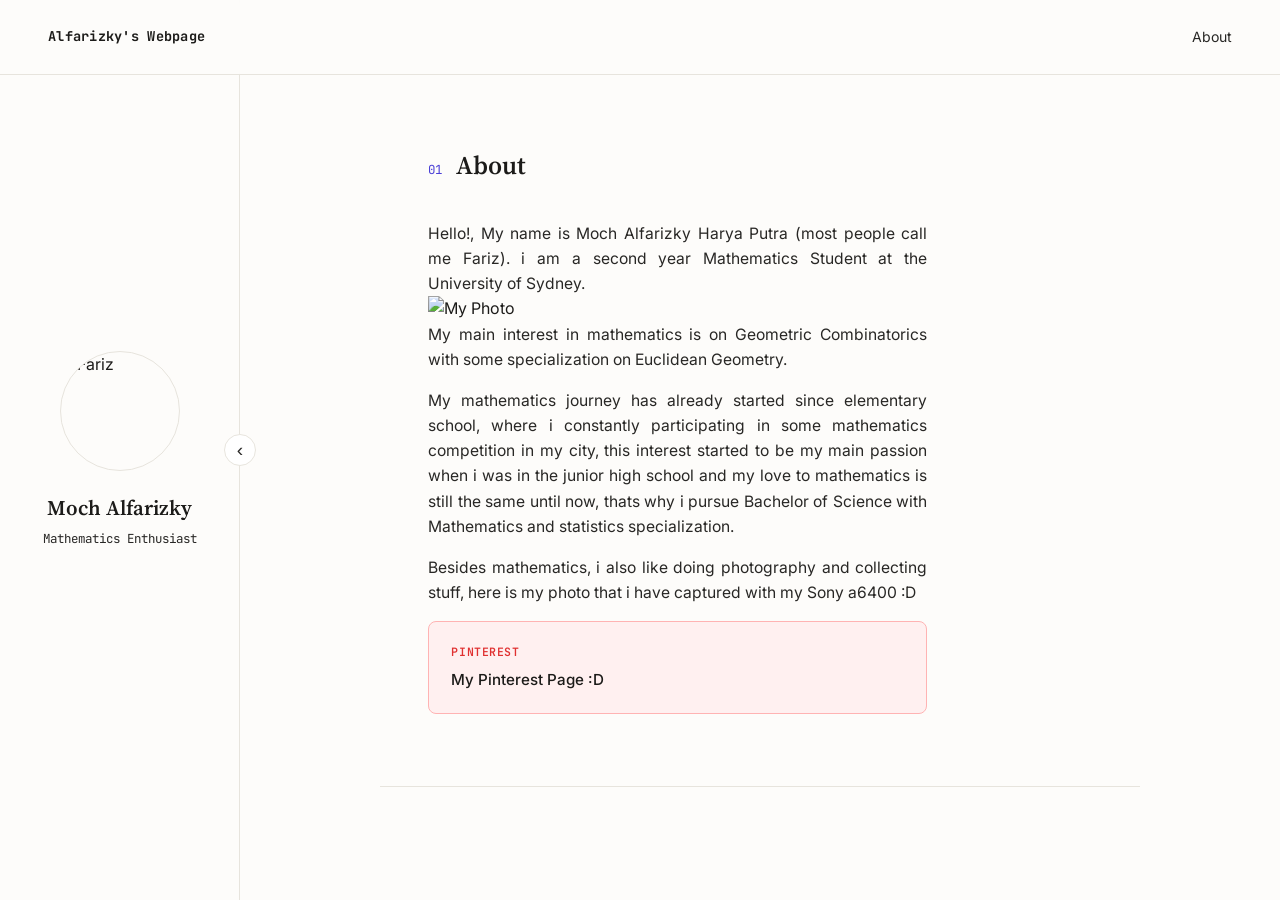
==== pages/about.html @ 9200b0ed "Add files via upload" ====
<!DOCTYPE html>
<html lang="en">
<head>
<meta charset="UTF-8" />
<meta name="viewport" content="width=device-width, initial-scale=1.0" />
<title>Fariz — Portfolio</title>
<link href="https://fonts.googleapis.com/css2?family=Source+Serif+4:opsz,wght@8..60,400;8..60,600&family=Inter:wght@400;500;600&family=JetBrains+Mono:wght@400;500&display=swap" rel="stylesheet" />
<style>
  :root {
    --bg:        #fdfcfa;
    --surface:   #ffffff;
    --border:    #e7e4dd;
    --ink:       #1c1b19;
    --muted:     #282725;
    --accent:    #4a3fd6;
    --accent-soft: #efedfc;
    --serif: 'Source Serif 4', serif;
    --sans:  'Inter', sans-serif;
    --mono:  'JetBrains Mono', monospace;
  }

  * { box-sizing: border-box; margin: 0; padding: 0; }

  body {
    background: var(--bg);
    color: var(--ink);
    font-family: var(--sans);
    line-height: 1.6;
    -webkit-font-smoothing: antialiased;
  }

  a { color: inherit; }

  /* ── NAV ── */
  header {
    display: flex;
    justify-content: space-between;
    align-items: center;
    padding: 1.5rem 3rem;
    border-bottom: 1px solid var(--border);
    position: fixed;
    top: 0;
    left: 0;
    right: 0;
    background: rgba(253,252,250,0.92);
    backdrop-filter: blur(6px);
    z-index: 9;
  }
  .mark {
    font-family: var(--mono);
    font-size: 0.85rem;
    font-weight: 500;
    letter-spacing: 0.02em;
  }
  .mark span { color: var(--accent); }
  nav ul {
    list-style: none;
    display: flex;
    gap: 2.25rem;
  }
  nav a {
    text-decoration: none;
    font-size: 0.88rem;
    color: var(--muted);
    transition: color 0.15s;
  }
  nav a:hover { color: var(--ink); }

  .subsection-title {
    font-family: var(--serif);
    font-size: 1.1rem;
    font-weight: 600;
    margin: 2.5rem 0 1.2rem;
  }

  /* ── SHORT CUT ── */
  .achievement-link {
    text-decoration: none;
    color: inherit;
  }
  .achievement-link:hover h4 {
    color: var(--accent);
  }
  .achievement-link:hover h5 {
    color: var(--accent);
    font-family: var(--serif);
    font-size: 1.6rem;
    font-weight: 600;
  }

  /* ── ACHIEVEMENT ── */
  .achievement {
    display: grid;
    grid-template-columns: 70px 1fr;
    gap: 1.2rem;
    padding: 1.1rem 0;
    border-top: 1px solid var(--border);
  }
  .achievement:first-of-type { border-top: none; padding-top: 0; }

  .achievement-year {
    font-family: var(--mono);
    font-size: 0.8rem;
    color: var(--muted);
    padding-top: 0.15rem;
  }

  .achievement h4 {
    font-size: 0.95rem;
    font-weight: 600;
    margin-bottom: 0.3rem;
  }
  .achievement p {
    color: var(--muted);
    font-size: 0.88rem;
  }

  /* ── HERO ── */
  .hero {
    max-width: 760px;
    margin: 0 auto;
    padding: 6rem 3rem 5rem;
    border-bottom: 1px solid var(--border);
  }
  .hero .kicker {
    font-family: var(--mono);
    font-size: 0.78rem;
    color: var(--accent);
    letter-spacing: 0.08em;
    text-transform: uppercase;
    margin-bottom: 1.5rem;
    display: block;
  }
  .hero h1 {
    font-family: var(--serif);
    font-size: clamp(2.4rem, 5vw, 3.4rem);
    font-weight: 600;
    line-height: 1.15;
    letter-spacing: -0.01em;
    margin-bottom: 1.4rem;
    max-width: 600px;
  }
  .hero p.lede {
    font-size: 1.08rem;
    color: var(--muted);
    max-width: 480px;
    margin-bottom: 2.2rem;
  }
  .btn-row { display: flex; gap: 0.9rem; flex-wrap: wrap; }
  .btn {
    display: inline-flex;
    align-items: center;
    padding: 0.7rem 1.5rem;
    border-radius: 4px;
    font-size: 0.88rem;
    font-weight: 500;
    text-decoration: none;
    transition: all 0.15s;
  }
  .btn-primary { background: var(--accent); color: #fff; }
  .btn-primary:hover { background: #3c33ad; }
  .btn-ghost { border: 1px solid var(--border); color: var(--ink); }
  .btn-ghost:hover { border-color: var(--accent); color: var(--accent); }

  /* ── SECTION SHARED ── */
  section {
    max-width: 760px;
    margin: 0 auto;
    padding: 4.5rem 3rem;
    border-bottom: 1px solid var(--border);
  }
  .section-head {
    display: flex;
    align-items: baseline;
    gap: 0.9rem;
    margin-bottom: 2.2rem;
  }
  .section-num {
    font-family: var(--mono);
    font-size: 0.78rem;
    color: var(--accent);
  }
  .section-head h2 {
    font-family: var(--serif);
    font-size: 1.6rem;
    font-weight: 600;
  }
  .section-head h5 {
    font-family: var(--serif);
    font-size: 1.6rem;
    font-weight: 600;
  }

  /* ── SIDEBAR ── */
  .sidebar {
    position: fixed;
    top: 0;
    left: 0;
    width: 240px;
    height: 100vh;
    display: flex;
    flex-direction: column;
    align-items: center;
    justify-content: center;
    padding: 2rem;
    border-right: 1px solid var(--border);
    background: var(--bg);
    transition: width 0.3s ease;
    overflow: hidden;
  }

  .sidebar.collapsed {
    width: 0;
    padding: 0;
  }

  .sidebar-photo {
    width: 120px;
    height: 120px;
    border-radius: 50%;
    object-fit: cover;
    margin-bottom: 1.2rem;
    border: 1px solid var(--border);
  }

  .sidebar-name {
    font-family: var(--serif);
    font-size: 1.3rem;
    font-weight: 600;
    margin-bottom: 0.3rem;
    text-align: center;
  }

  .sidebar-role {
    font-family: var(--mono);
    font-size: 0.78rem;
    color: var(--muted);
    text-align: center;
  }

  /* ── TOGGLE BUTTON (outside sidebar) ── */
  .sidebar-toggle {
    position: fixed;
    top: 50%;
    left: 240px;
    transform: translateY(-50%) translateX(-50%);
    width: 32px;
    height: 32px;
    background: var(--surface);
    border: 1px solid var(--border);
    border-radius: 50%;
    cursor: pointer;
    font-size: 1.2rem;
    color: var(--muted);
    display: flex;
    align-items: center;
    justify-content: center;
    z-index: 20;
    transition: left 0.3s ease, color 0.2s;
  }
  .sidebar-toggle:hover { color: var(--accent); }
  .sidebar-toggle.collapsed {
    left: 0px;
  }

  /* ── MAIN CONTENT ── */
  .main-content {
    margin-left: 240px;
    margin-top: 73px;
    transition: margin-left 0.3s ease;
  }

  .main-content.expanded {
    margin-left: 0;
  }

  /* ── ABOUT ── */
  .about-grid {
    display: grid;
    grid-template-columns: 4fr 1fr;
    gap: 2.5rem;
  }
  .about-grid p { color: var(--muted); font-size: 0.98rem; }
  .about-grid p + p { margin-top: 1rem; }
  .skills-list {
    list-style: none;
    display: flex;
    flex-wrap: wrap;
    gap: 0.55rem;
    align-content: flex-start;
  }
  .skills-list li {
    font-family: var(--mono);
    font-size: 0.78rem;
    background: var(--accent-soft);
    color: var(--accent);
    padding: 0.35rem 0.75rem;
    border-radius: 4px;
  }

  /* ── PROJECTS ── */
  .project {
    padding: 1.6rem 0;
    border-top: 1px solid var(--border);
    display: grid;
    grid-template-columns: 110px 1fr;
    gap: 1.5rem;
  }
  .project:first-of-type { border-top: none; padding-top: 0; }
  .project-year {
    font-family: var(--mono);
    font-size: 0.8rem;
    color: var(--muted);
    padding-top: 0.2rem;
  }
  .project h3 {
    font-size: 1.05rem;
    font-weight: 600;
    margin-bottom: 0.4rem;
  }
  .project p {
    color: var(--muted);
    font-size: 0.92rem;
    margin-bottom: 0.7rem;
  }
  .project-tags {
    display: flex;
    gap: 0.5rem;
    flex-wrap: wrap;
  }
  .project-tags span {
    font-family: var(--mono);
    font-size: 0.72rem;
    color: var(--accent);
    border: 1px solid var(--accent-soft);
    padding: 0.2rem 0.55rem;
    border-radius: 3px;
  }
  .project-link {
    font-size: 0.84rem;
    color: var(--accent);
    text-decoration: none;
    font-weight: 500;
  }
  .project-link:hover { text-decoration: underline; }

  /* ── CV ── */
  .cv-card {
    background: var(--surface);
    border: 1px solid var(--border);
    border-radius: 8px;
    padding: 2rem;
    display: flex;
    justify-content: space-between;
    align-items: center;
    flex-wrap: wrap;
    gap: 1.2rem;
  }
  .cv-card p {
    color: var(--muted);
    font-size: 0.92rem;
    max-width: 380px;
  }

 /* ── CONTACT ── */
.contact-grid {
  display: grid;
  grid-template-columns: repeat(auto-fit, minmax(250px, 1fr));
  gap: 1rem;
}
.contact-item {
  border: 1px solid var(--border);
  border-radius: 8px;
  padding: 1.3rem 1.4rem;
  text-decoration: none;
  display: block;
  transition: transform 0.2s, box-shadow 0.2s;
}
.contact-item:hover {
  transform: translateY(-3px);
  box-shadow: 0 6px 20px rgba(0,0,0,0.08);
}
.contact-item .label {
  font-family: var(--mono);
  font-size: 0.72rem;
  text-transform: uppercase;
  letter-spacing: 0.05em;
  margin-bottom: 0.4rem;
  font-weight: 600;
}
.contact-item .value {
  font-size: 0.95rem;
  font-weight: 500;
  color: var(--ink);
}

/* individual card colors */
.contact-item:nth-child(1) { background: #fff0f0; border-color: #ffb3b3; }
.contact-item:nth-child(1) .label { color: #e03131; }
.contact-item:nth-child(1):hover { border-color: #e03131; }

.contact-item:nth-child(2) { background: #fff8e7; border-color: #ffd699; }
.contact-item:nth-child(2) .label { color: #e67700; }
.contact-item:nth-child(2):hover { border-color: #e67700; }

.contact-item:nth-child(3) { background: #eef6ff; border-color: #a5c8ff; }
.contact-item:nth-child(3) .label { color: #1971c2; }
.contact-item:nth-child(3):hover { border-color: #1971c2; }

  footer {
    text-align: center;
    padding: 2.5rem;
    font-family: var(--mono);
    font-size: 0.75rem;
    color: var(--muted);
  }

  @media (max-width: 640px) {
    header { padding: 1.25rem 1.5rem; }
    nav ul { gap: 1.25rem; }
    .hero, section { padding-left: 1.5rem; padding-right: 1.5rem; }
    .about-grid { grid-template-columns: 1fr; }
    .project { grid-template-columns: 1fr; gap: 0.4rem; }
    .cv-card { flex-direction: column; align-items: flex-start; }
  }
  html {
  scroll-behavior: smooth;
  }
</style>
</head>
<body>

<aside class="sidebar" id="sidebar">
  <img src="Foto.jpeg" alt="Fariz" class="sidebar-photo" />
  <h1 class="sidebar-name">Moch Alfarizky</h1>
  <p class="sidebar-role">Mathematics Enthusiast</p>
</aside>

<button class="sidebar-toggle" id="sidebarToggle">&#8249;</button>

<header>
  <span class="mark"><a href="github.html" class="achievement-link">
      <h4>Alfarizky's Webpage</h4>
    </a></span>
  <nav>
    <ul>
      <li><a href="#about">About</a></li>
    </ul>
  </nav>
</header>

<div class="main-content">

<section id="about">
  <div class="section-head">
    <span class="section-num">01</span>
    <h2>About</h2>
  </div>
  <div class="about-grid">
    <div>
      <p style="text-align: justify;">Hello!, My name is Moch Alfarizky Harya Putra (most people call me Fariz). i am a second year Mathematics Student at the University of Sydney.</p>
      <img src="Foto.jpeg" alt="My Photo" width="500">
      <p style="text-align: justify;">My main interest in mathematics is on Geometric Combinatorics with some specialization on Euclidean Geometry.</p>
      <p style="text-align: justify;">My mathematics journey has already started since elementary school, where i constantly participating in some mathematics competition in my city, this interest started to be my main passion when i was in the junior high school and my love to mathematics is still the same until now, thats why i pursue Bachelor of Science with Mathematics and statistics specialization.</p>
      <p style="text-align: justify;">Besides mathematics, i also like doing photography and collecting stuff, here is my photo that i have captured with my Sony a6400 :D</p>
      <p></p>
      <div class="contact-grid">
      <a href="https://id.pinterest.com/alfarizky2280/" target="_blank" class="contact-item">
        <div class="label">Pinterest</div>
        <div class="value">My Pinterest Page :D</div>
      </a>
    </div>

    </div>
  </div>
</div>
<script>
  const sidebar = document.getElementById('sidebar');
  const toggle = document.getElementById('sidebarToggle');
  const main = document.querySelector('.main-content');

  toggle.addEventListener('click', () => {
    sidebar.classList.toggle('collapsed');
    main.classList.toggle('expanded');
    toggle.classList.toggle('collapsed');

    if (sidebar.classList.contains('collapsed')) {
      toggle.innerHTML = '&#8250;';
    } else {
      toggle.innerHTML = '&#8249;';
    }
  });
</script>

</body>
</html>
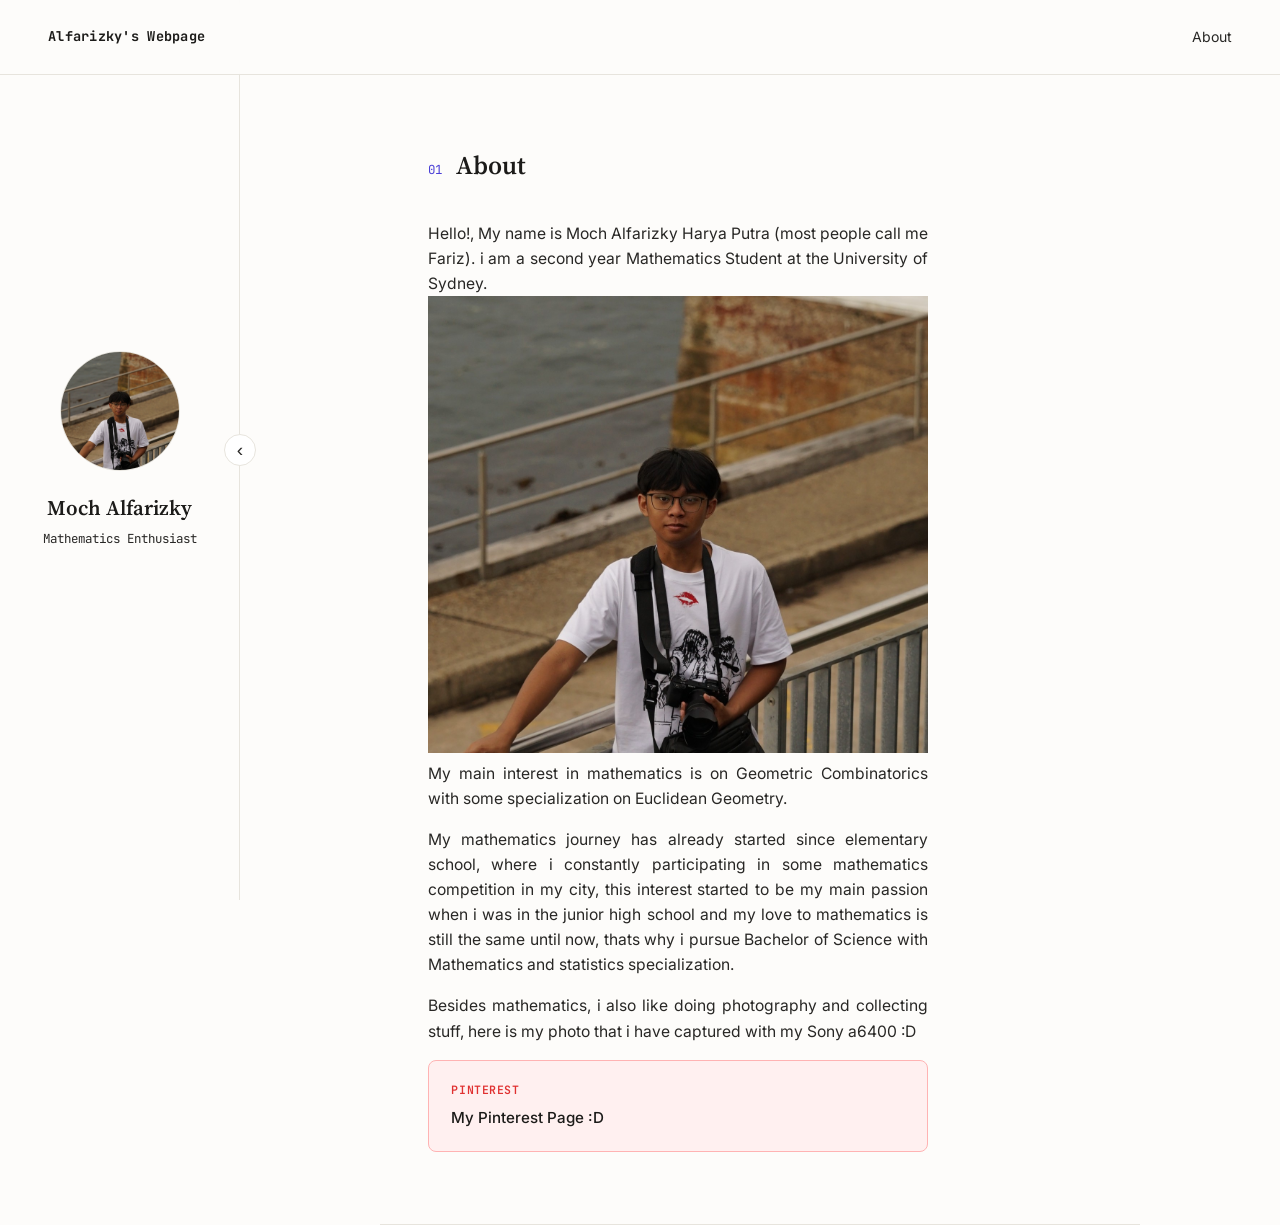
==== commit e15ef286: "Update about.html" ====
--- a/pages/about.html
+++ b/pages/about.html
@@ -431,7 +431,7 @@
 <body>
 
 <aside class="sidebar" id="sidebar">
-  <img src="Foto.jpeg" alt="Fariz" class="sidebar-photo" />
+  <img src="../assets/images/Foto.jpeg" alt="Fariz" class="sidebar-photo" />
   <h1 class="sidebar-name">Moch Alfarizky</h1>
   <p class="sidebar-role">Mathematics Enthusiast</p>
 </aside>
@@ -439,7 +439,7 @@
 <button class="sidebar-toggle" id="sidebarToggle">&#8249;</button>
 
 <header>
-  <span class="mark"><a href="github.html" class="achievement-link">
+  <span class="mark"><a href="../github.html" class="achievement-link">
       <h4>Alfarizky's Webpage</h4>
     </a></span>
   <nav>
@@ -459,7 +459,7 @@
   <div class="about-grid">
     <div>
       <p style="text-align: justify;">Hello!, My name is Moch Alfarizky Harya Putra (most people call me Fariz). i am a second year Mathematics Student at the University of Sydney.</p>
-      <img src="Foto.jpeg" alt="My Photo" width="500">
+      <img src="../assets/images/Foto.jpeg" alt="My Photo" width="500">
       <p style="text-align: justify;">My main interest in mathematics is on Geometric Combinatorics with some specialization on Euclidean Geometry.</p>
       <p style="text-align: justify;">My mathematics journey has already started since elementary school, where i constantly participating in some mathematics competition in my city, this interest started to be my main passion when i was in the junior high school and my love to mathematics is still the same until now, thats why i pursue Bachelor of Science with Mathematics and statistics specialization.</p>
       <p style="text-align: justify;">Besides mathematics, i also like doing photography and collecting stuff, here is my photo that i have captured with my Sony a6400 :D</p>
@@ -493,4 +493,4 @@
 </script>
 
 </body>
-</html>+</html>
